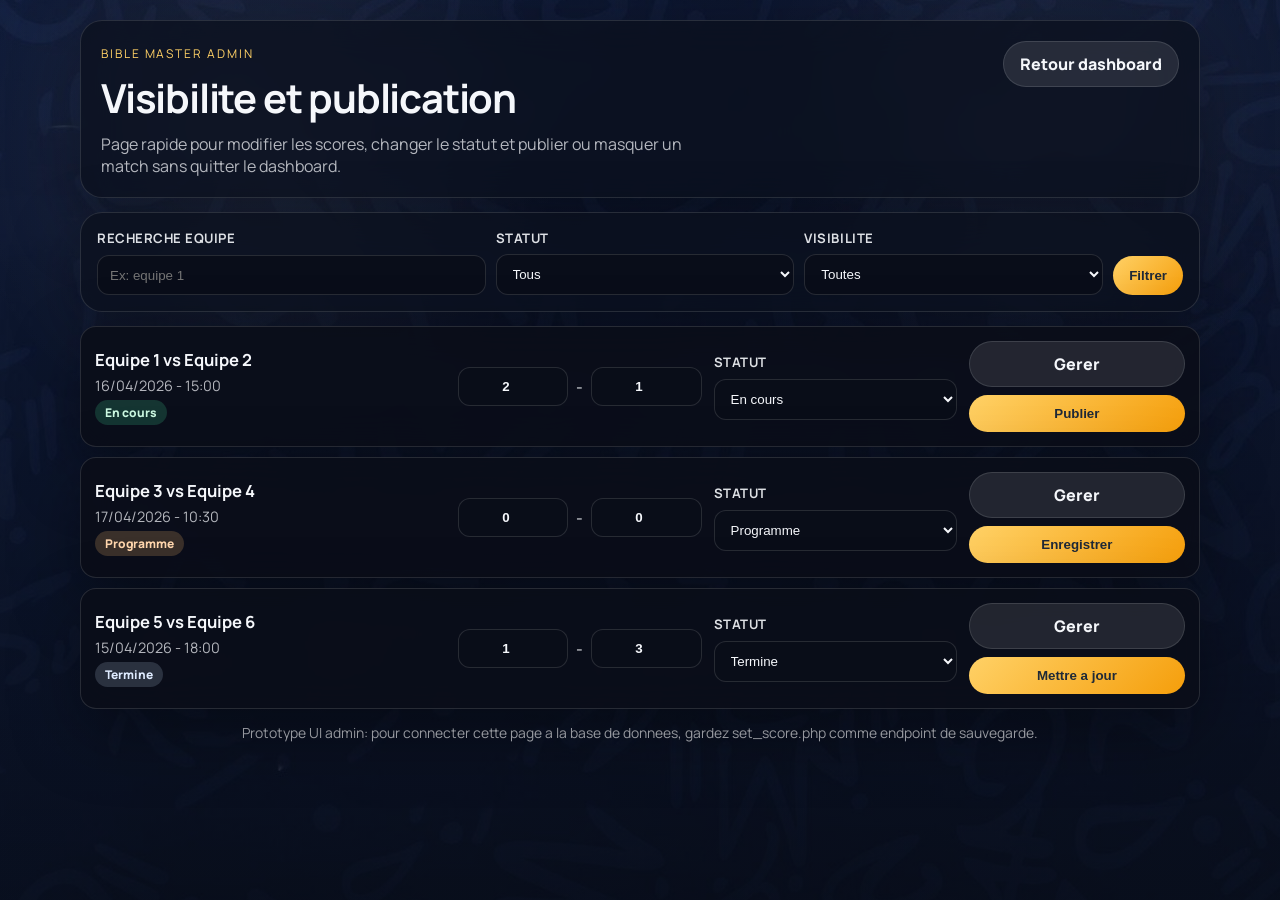
==== admin/visibilite.html @ 907f3357 "updated" ====
<!DOCTYPE html>
<html lang="fr">
<head>
    <meta charset="UTF-8">
    <meta name="viewport" content="width=device-width, initial-scale=1.0">
    <title>Visibilite et publication | Bible Master Admin</title>
    <link rel="preconnect" href="https://fonts.googleapis.com">
    <link rel="preconnect" href="https://fonts.gstatic.com" crossorigin>
    <link href="https://fonts.googleapis.com/css2?family=Manrope:wght@400;600;700;800&display=swap" rel="stylesheet">
    <style>
        :root {
            --ink: #f5f7fb;
            --muted: rgba(245, 247, 251, 0.72);
            --panel: rgba(11, 16, 30, 0.76);
            --panel-strong: rgba(10, 14, 25, 0.9);
            --line: rgba(255, 255, 255, 0.12);
            --accent: #ffd166;
            --accent-2: #6ee7ff;
            --ok: #42d392;
            --warn: #ffb86b;
            --danger: #ff8b8b;
            --shadow: 0 24px 68px rgba(0, 0, 0, 0.34);
            --radius-lg: 22px;
            --radius-md: 16px;
            --radius-sm: 12px;
        }

        * {
            box-sizing: border-box;
            margin: 0;
            padding: 0;
        }

        body {
            min-height: 100vh;
            font-family: "Manrope", "Trebuchet MS", "Segoe UI", sans-serif;
            color: var(--ink);
            background:
                radial-gradient(circle at 8% 12%, rgba(255, 209, 102, 0.16), transparent 30%),
                radial-gradient(circle at 88% 10%, rgba(110, 231, 255, 0.12), transparent 28%),
                linear-gradient(180deg, rgba(5, 8, 16, 0.52), rgba(5, 8, 16, 0.82));
            position: relative;
            isolation: isolate;
        }

        body::before {
            content: "";
            position: fixed;
            inset: 0;
            z-index: -2;
            background:
                linear-gradient(180deg, rgba(6, 10, 18, 0.42), rgba(6, 10, 18, 0.72)),
                url("../img/background.png") center center / cover no-repeat;
            transform: scale(1.02);
        }

        body::after {
            content: "";
            position: fixed;
            inset: 0;
            z-index: -1;
            pointer-events: none;
            background:
                radial-gradient(circle at 20% 16%, rgba(255, 255, 255, 0.08), transparent 24%),
                radial-gradient(circle at 82% 12%, rgba(255, 255, 255, 0.06), transparent 22%),
                linear-gradient(180deg, rgba(0, 0, 0, 0.12), rgba(0, 0, 0, 0.24));
        }

        .page {
            width: min(1120px, calc(100% - 24px));
            margin: 0 auto;
            padding: 20px 0 28px;
            display: grid;
            gap: 14px;
        }

        .card {
            background: var(--panel);
            border: 1px solid var(--line);
            border-radius: var(--radius-lg);
            box-shadow: var(--shadow);
            backdrop-filter: blur(18px);
            -webkit-backdrop-filter: blur(18px);
        }

        .hero {
            display: flex;
            justify-content: space-between;
            align-items: flex-start;
            gap: 14px;
            padding: 20px;
        }

        .eyebrow {
            display: inline-block;
            color: var(--accent);
            font-size: 0.75rem;
            letter-spacing: 0.16em;
            text-transform: uppercase;
            margin-bottom: 8px;
        }

        h1 {
            font-size: clamp(1.7rem, 3.2vw, 2.5rem);
            letter-spacing: -0.03em;
        }

        .subtitle {
            margin-top: 8px;
            color: var(--muted);
            max-width: 60ch;
        }

        .btn {
            border: none;
            border-radius: 999px;
            padding: 11px 16px;
            font-weight: 800;
            cursor: pointer;
            text-decoration: none;
            transition: transform 0.2s ease, filter 0.2s ease;
            display: inline-flex;
            align-items: center;
            justify-content: center;
            gap: 8px;
        }

        .btn:hover {
            transform: translateY(-1px);
            filter: brightness(1.04);
        }

        .btn.primary {
            background: linear-gradient(135deg, #ffd166, #f59e0b);
            color: #1f2937;
        }

        .btn.secondary {
            background: rgba(255, 255, 255, 0.1);
            color: var(--ink);
            border: 1px solid rgba(255, 255, 255, 0.12);
        }

        .filters {
            padding: 16px;
            display: grid;
            gap: 12px;
        }

        .filter-grid {
            display: grid;
            grid-template-columns: 1.3fr 1fr 1fr auto;
            gap: 10px;
        }

        .field {
            display: grid;
            gap: 7px;
        }

        label {
            font-size: 0.82rem;
            font-weight: 700;
            color: rgba(245, 247, 251, 0.9);
            text-transform: uppercase;
            letter-spacing: 0.04em;
        }

        input,
        select {
            width: 100%;
            border: 1px solid rgba(255, 255, 255, 0.12);
            border-radius: 12px;
            padding: 11px 12px;
            background: var(--panel-strong);
            color: var(--ink);
            outline: none;
        }

        input:focus,
        select:focus {
            border-color: rgba(255, 209, 102, 0.48);
            box-shadow: 0 0 0 3px rgba(255, 209, 102, 0.13);
        }

        .list {
            display: grid;
            gap: 10px;
        }

        .row {
            display: grid;
            grid-template-columns: 1.3fr 0.9fr 0.9fr 0.8fr;
            gap: 12px;
            padding: 14px;
            border-radius: var(--radius-md);
            border: 1px solid rgba(255, 255, 255, 0.12);
            background: var(--panel-strong);
        }

        .teams {
            display: grid;
            gap: 5px;
            align-content: center;
        }

        .teams strong {
            font-size: 1.04rem;
        }

        .meta {
            color: var(--muted);
            font-size: 0.9rem;
        }

        .score-box {
            display: grid;
            grid-template-columns: 1fr auto 1fr;
            align-items: center;
            gap: 8px;
        }

        .score-box input {
            text-align: center;
            font-weight: 800;
        }

        .status-box,
        .publish-box {
            display: grid;
            gap: 8px;
            align-content: center;
        }

        .actions {
            display: flex;
            flex-direction: column;
            gap: 8px;
            align-items: stretch;
            justify-content: center;
        }

        .pill {
            display: inline-flex;
            align-items: center;
            justify-content: center;
            border-radius: 999px;
            font-size: 0.75rem;
            font-weight: 800;
            padding: 4px 10px;
            width: fit-content;
        }

        .pill.live {
            background: rgba(66, 211, 146, 0.2);
            color: #cbf8e1;
        }

        .pill.pending {
            background: rgba(255, 184, 107, 0.2);
            color: #ffd6ad;
        }

        .pill.done {
            background: rgba(177, 191, 212, 0.2);
            color: #deebff;
        }

        .hint {
            color: var(--muted);
            font-size: 0.87rem;
            text-align: center;
        }

        @media (max-width: 980px) {
            .filter-grid {
                grid-template-columns: 1fr 1fr;
            }

            .row {
                grid-template-columns: 1fr;
            }

            .actions {
                flex-direction: row;
            }
        }

        @media (max-width: 640px) {
            .page {
                width: min(100% - 14px, 1120px);
                padding-top: 14px;
            }

            .hero {
                flex-direction: column;
            }

            .filter-grid {
                grid-template-columns: 1fr;
            }

            .actions {
                flex-direction: column;
            }
        }
    </style>
</head>
<body>
    <main class="page">
        <header class="hero card">
            <div>
                <p class="eyebrow">Bible Master Admin</p>
                <h1>Visibilite et publication</h1>
                <p class="subtitle">Page rapide pour modifier les scores, changer le statut et publier ou masquer un match sans quitter le dashboard.</p>
            </div>
            <a class="btn secondary" href="dashboard.php">Retour dashboard</a>
        </header>

        <section class="filters card">
            <div class="filter-grid">
                <div class="field">
                    <label for="search">Recherche equipe</label>
                    <input id="search" type="text" placeholder="Ex: equipe 1">
                </div>
                <div class="field">
                    <label for="status">Statut</label>
                    <select id="status">
                        <option>Tous</option>
                        <option>Programme</option>
                        <option>En cours</option>
                        <option>Termine</option>
                    </select>
                </div>
                <div class="field">
                    <label for="visibility">Visibilite</label>
                    <select id="visibility">
                        <option>Toutes</option>
                        <option>Publies</option>
                        <option>Non publies</option>
                    </select>
                </div>
                <div class="field">
                    <label>&nbsp;</label>
                    <button class="btn primary" type="button">Filtrer</button>
                </div>
            </div>
        </section>

        <section class="list">
            <article class="row card">
                <div class="teams">
                    <strong>Equipe 1 vs Equipe 2</strong>
                    <p class="meta">16/04/2026 - 15:00</p>
                    <span class="pill live">En cours</span>
                </div>
                <div class="score-box">
                    <input type="number" min="0" value="2">
                    <span>-</span>
                    <input type="number" min="0" value="1">
                </div>
                <div class="status-box">
                    <label>Statut</label>
                    <select>
                        <option>Programme</option>
                        <option selected>En cours</option>
                        <option>Termine</option>
                    </select>
                </div>
                <div class="actions">
                    <a class="btn secondary" href="set_Score.html">Gerer</a>
                    <button class="btn primary" type="button">Publier</button>
                </div>
            </article>

            <article class="row card">
                <div class="teams">
                    <strong>Equipe 3 vs Equipe 4</strong>
                    <p class="meta">17/04/2026 - 10:30</p>
                    <span class="pill pending">Programme</span>
                </div>
                <div class="score-box"> 
                    <input type="number" min="0" value="0">
                    <span>-</span>
                    <input type="number" min="0" value="0">
                </div>
                <div class="status-box">
                    <label>Statut</label>
                    <select>
                        <option selected>Programme</option>
                        <option>En cours</option>
                        <option>Termine</option>
                    </select>
                </div>
                <div class="actions">
                    <a class="btn secondary" href="set_Score.html">Gerer</a>
                    <button class="btn primary" type="button">Enregistrer</button>
                </div>
            </article>

            <article class="row card">
                <div class="teams">
                    <strong>Equipe 5 vs Equipe 6</strong>
                    <p class="meta">15/04/2026 - 18:00</p>
                    <span class="pill done">Termine</span>
                </div>
                <div class="score-box">
                    <input type="number" min="0" value="1">
                    <span>-</span>
                    <input type="number" min="0" value="3">
                </div>
                <div class="status-box">
                    <label>Statut</label>
                    <select>
                        <option>Programme</option>
                        <option>En cours</option>
                        <option selected>Termine</option>
                    </select>
                </div>
                <div class="actions">
                    <a class="btn secondary" href="set_score.php">Gerer</a>
                    <button class="btn primary" type="button">Mettre a jour</button>
                </div>
            </article>
        </section>

        <p class="hint">Prototype UI admin: pour connecter cette page a la base de donnees, gardez set_score.php comme endpoint de sauvegarde.</p>
    </main>
</body>
</html>
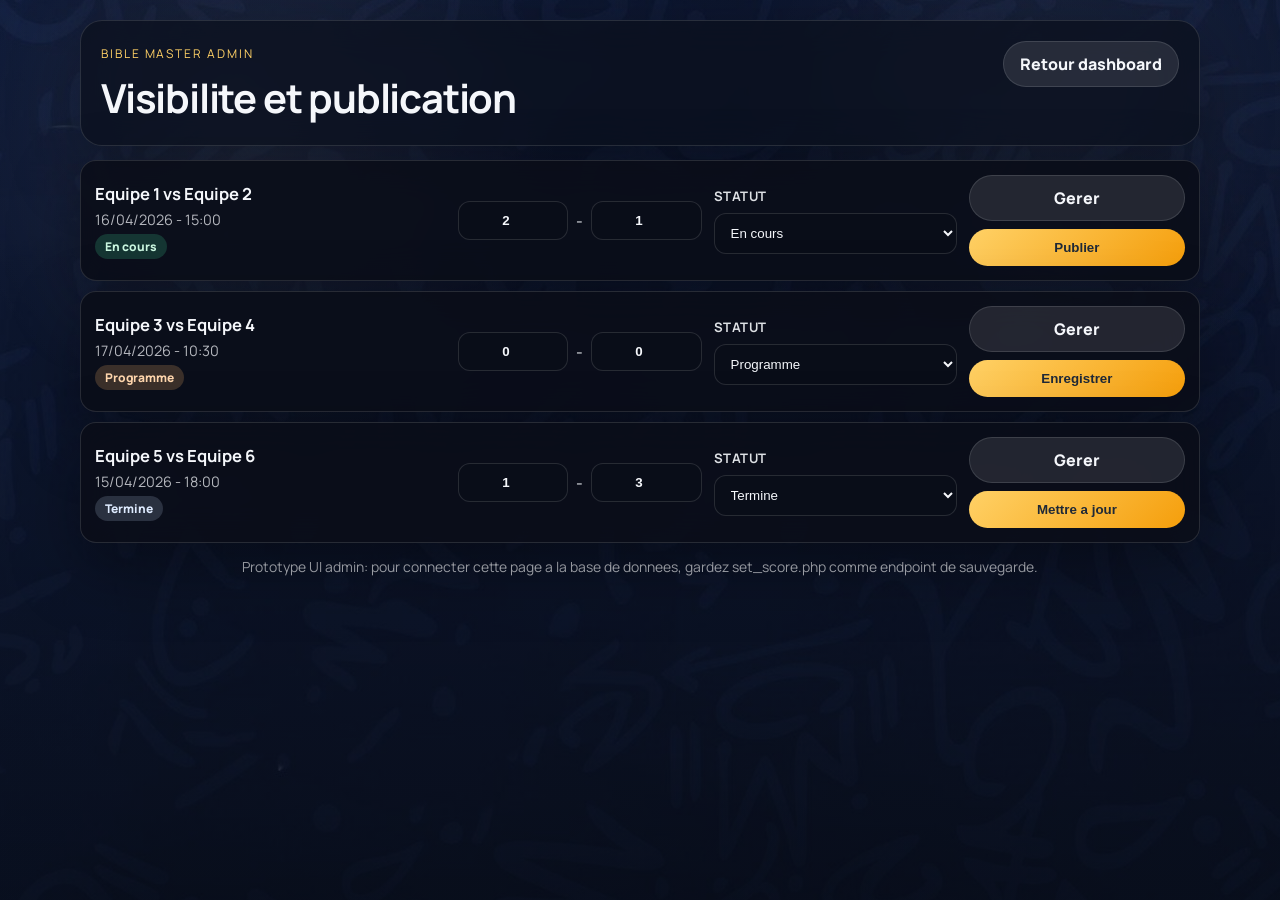
==== commit 56b6a859: "updated" ====
--- a/admin/visibilite.html
+++ b/admin/visibilite.html
@@ -312,40 +312,11 @@
             <div>
                 <p class="eyebrow">Bible Master Admin</p>
                 <h1>Visibilite et publication</h1>
-                <p class="subtitle">Page rapide pour modifier les scores, changer le statut et publier ou masquer un match sans quitter le dashboard.</p>
             </div>
             <a class="btn secondary" href="dashboard.php">Retour dashboard</a>
         </header>
 
-        <section class="filters card">
-            <div class="filter-grid">
-                <div class="field">
-                    <label for="search">Recherche equipe</label>
-                    <input id="search" type="text" placeholder="Ex: equipe 1">
-                </div>
-                <div class="field">
-                    <label for="status">Statut</label>
-                    <select id="status">
-                        <option>Tous</option>
-                        <option>Programme</option>
-                        <option>En cours</option>
-                        <option>Termine</option>
-                    </select>
-                </div>
-                <div class="field">
-                    <label for="visibility">Visibilite</label>
-                    <select id="visibility">
-                        <option>Toutes</option>
-                        <option>Publies</option>
-                        <option>Non publies</option>
-                    </select>
-                </div>
-                <div class="field">
-                    <label>&nbsp;</label>
-                    <button class="btn primary" type="button">Filtrer</button>
-                </div>
-            </div>
-        </section>
+  
 
         <section class="list">
             <article class="row card">
